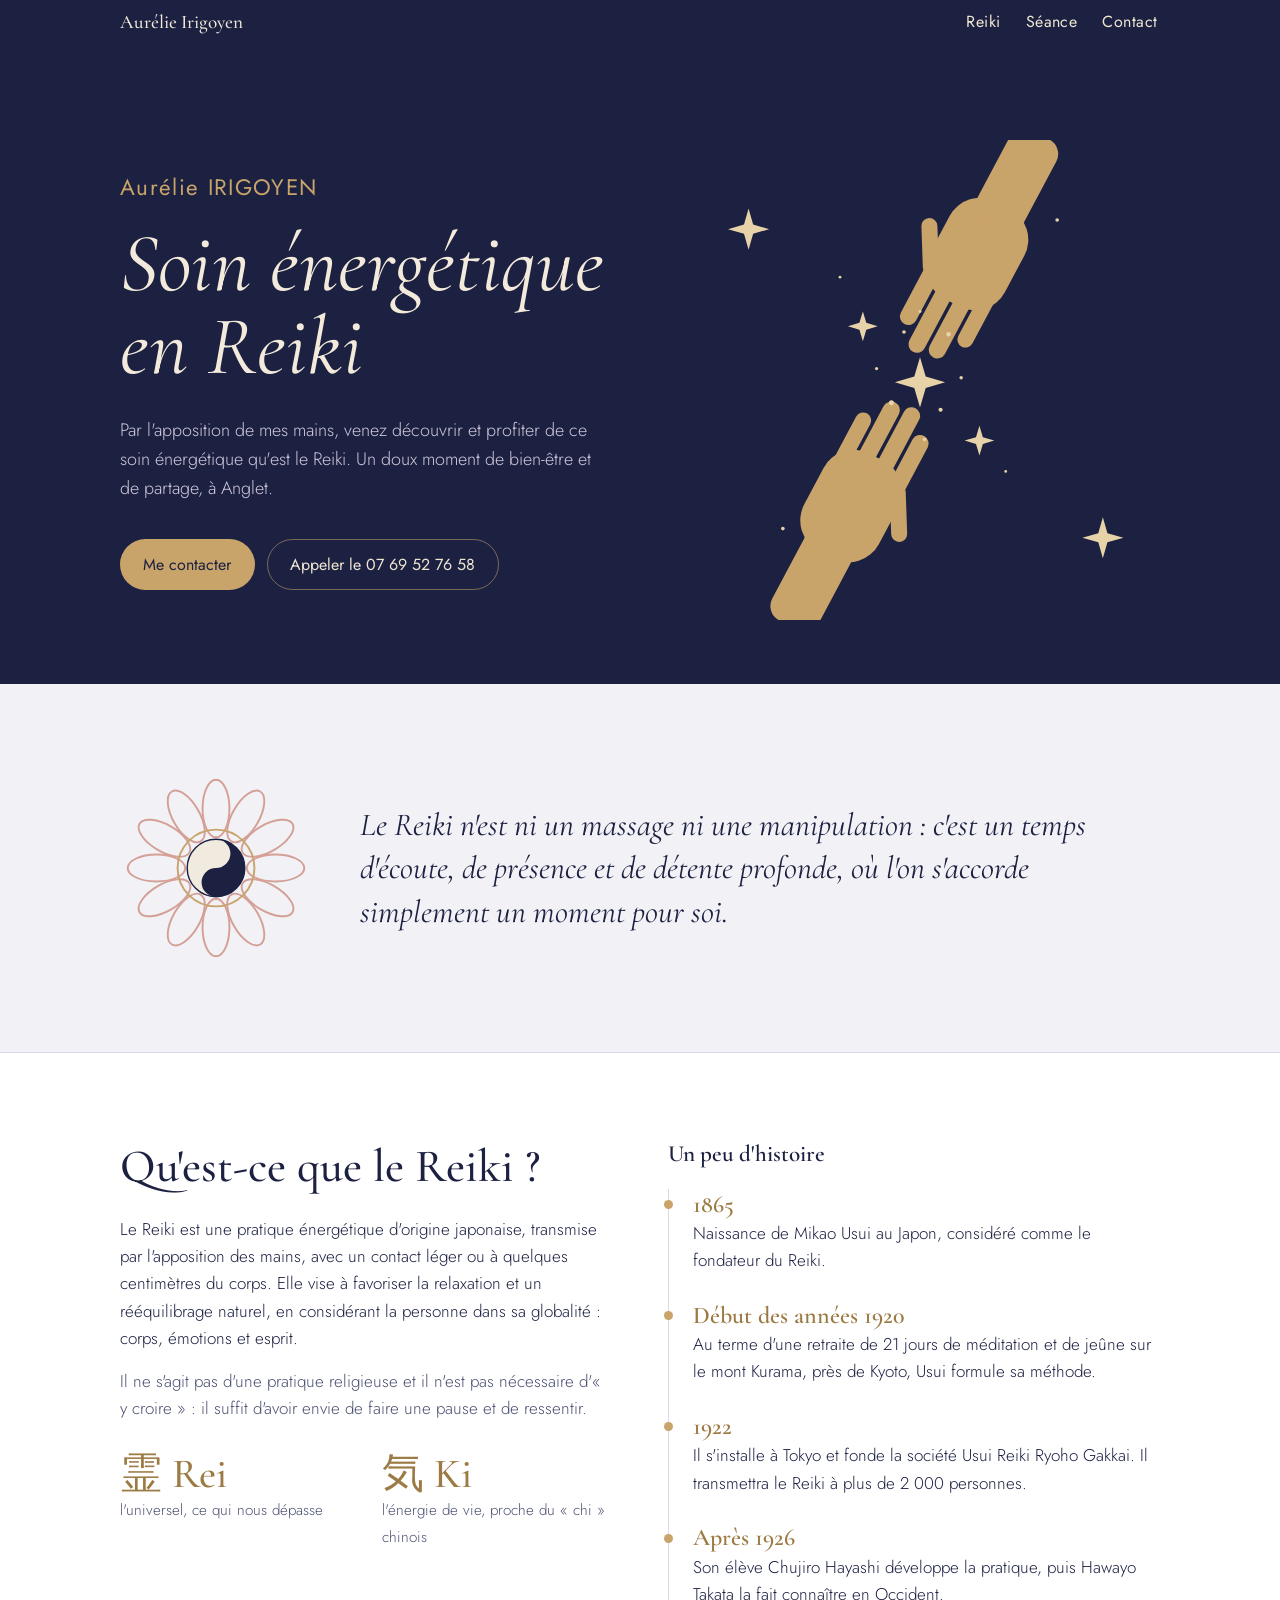
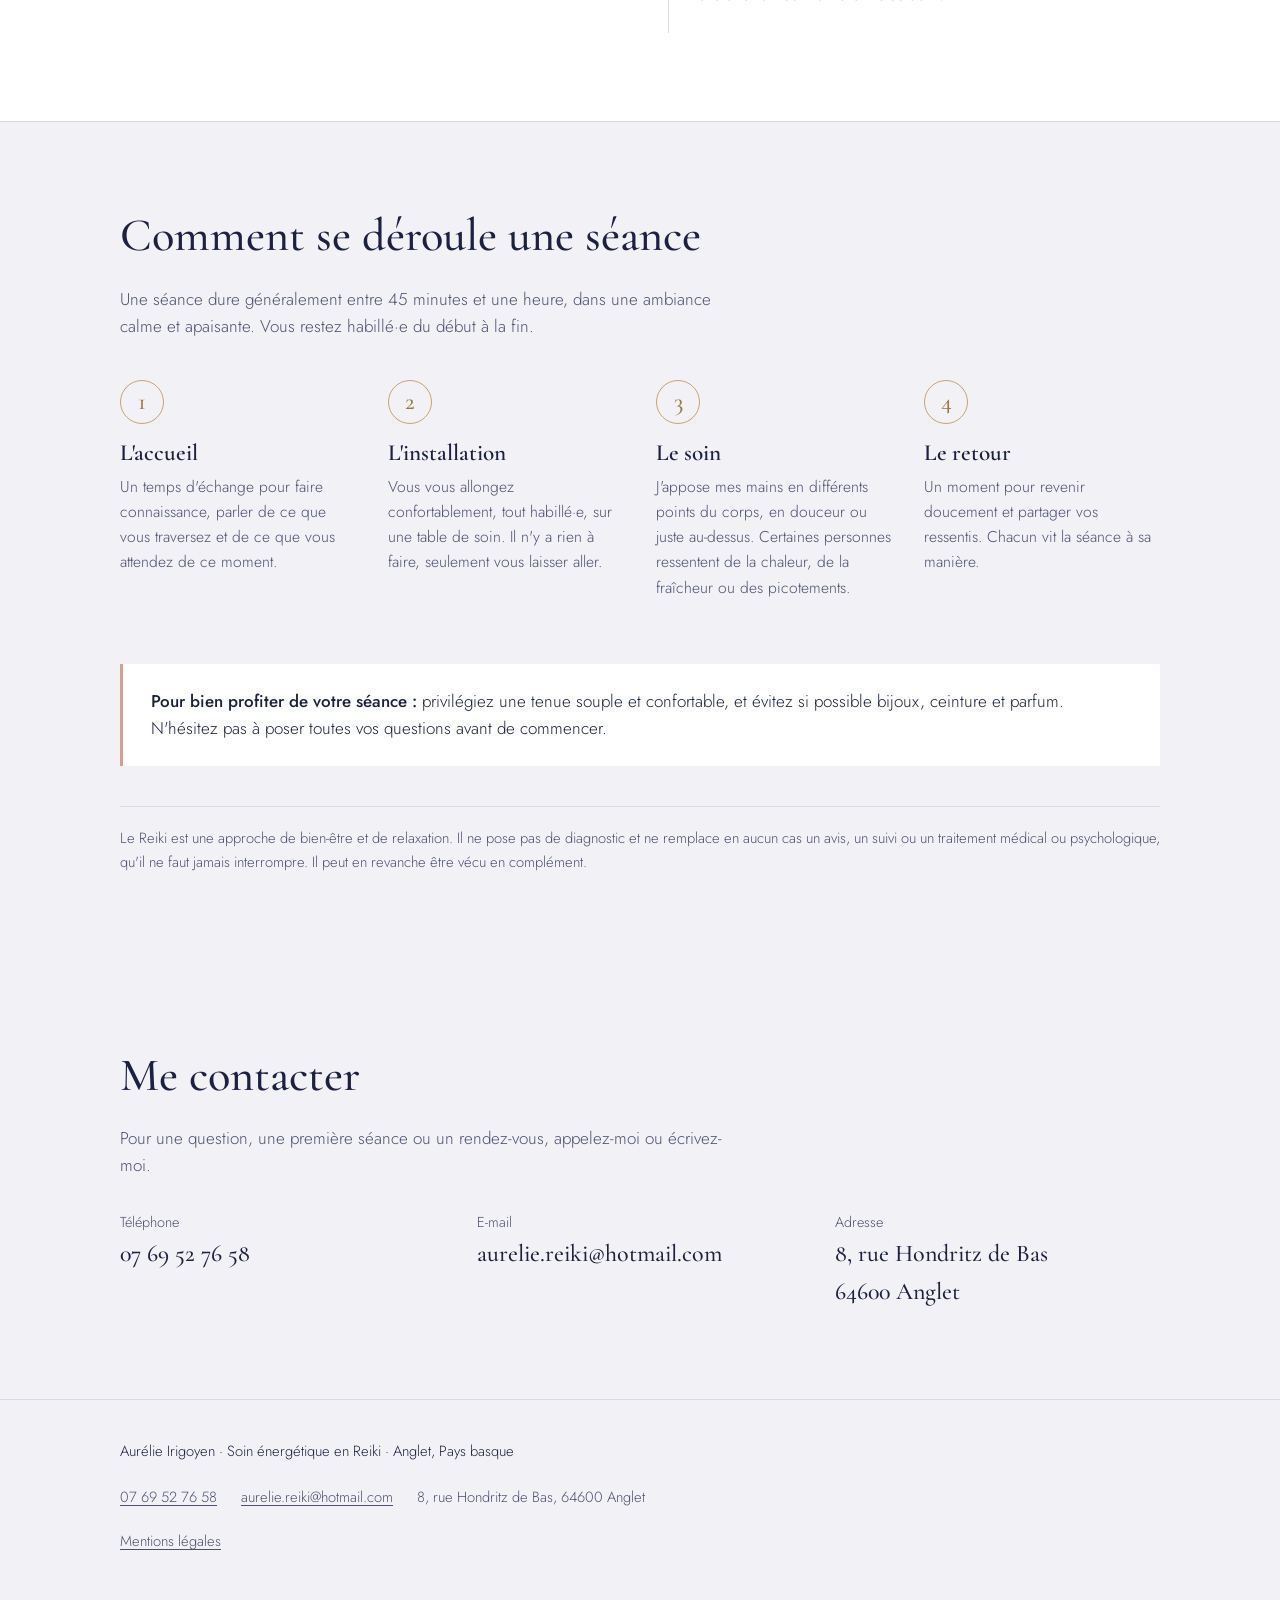
==== index.html @ 48bf3961 "Ajoute le site vitrine (add-site-vitrine) - index.html : page unique (en-tête, citation, Reiki, séan" ====
<!doctype html>
<html lang="fr">
<head>
<meta charset="utf-8">
<meta name="viewport" content="width=device-width, initial-scale=1">
<title>Aurélie Irigoyen · Soin énergétique en Reiki à Anglet</title>
<meta name="description" content="Séances de Reiki par apposition des mains à Anglet (64600) avec Aurélie Irigoyen. Découvrez le Reiki, le déroulement d'une séance, et contactez-moi par téléphone ou par e-mail.">
<meta name="theme-color" content="#1C2142">
<link rel="icon" href="assets/img/favicon.svg" type="image/svg+xml">
<link rel="preload" href="assets/fonts/jost-300.woff2" as="font" type="font/woff2" crossorigin>
<link rel="preload" href="assets/fonts/cormorant-garamond-400-italic.woff2" as="font" type="font/woff2" crossorigin>
<link rel="stylesheet" href="assets/css/style.css">
</head>
<body>

<header class="hero" id="haut">
  <nav class="wrap topnav" aria-label="Navigation principale">
    <a class="brand" href="#haut">Aurélie Irigoyen</a>
    <ul class="menu">
      <li><a href="#reiki">Reiki</a></li>
      <li><a href="#seance">Séance</a></li>
      <li><a href="#contact">Contact</a></li>
    </ul>
  </nav>
  <div class="wrap hero-grid">
    <div>
      <h1>Aurélie IRIGOYEN</h1>
      <p class="tag">Soin énergétique en Reiki</p>
      <p class="lede">Par l'apposition de mes mains, venez découvrir et profiter de ce soin énergétique qu'est le Reiki. Un doux moment de bien-être et de partage, à Anglet.</p>
      <div class="btns">
        <a class="btn btn-gold" href="#contact">Me contacter</a>
        <a class="btn btn-ghost" href="tel:+33769527658">Appeler le 07 69 52 76 58</a>
      </div>
    </div>
    <div class="art" aria-hidden="true">
      <svg class="hands" viewBox="0 0 420 420" xmlns="http://www.w3.org/2000/svg" focusable="false">
        <g fill="#C9A46A">
          <!-- main du haut, paume vers le bas -->
          <g transform="translate(250 40) rotate(28)">
            <rect x="0" y="0" width="74" height="96" rx="30"/>
            <rect x="2" y="70" width="15" height="62" rx="7.5"/>
            <rect x="20" y="78" width="15" height="72" rx="7.5"/>
            <rect x="38" y="78" width="15" height="68" rx="7.5"/>
            <rect x="56" y="72" width="14" height="54" rx="7"/>
            <rect x="-22" y="40" width="14" height="50" rx="7" transform="rotate(-30 -15 40)"/>
            <rect x="14" y="-70" width="46" height="90" rx="14"/>
          </g>
          <!-- main du bas, paume vers le haut -->
          <g transform="translate(160 380) rotate(208)">
            <rect x="0" y="0" width="74" height="96" rx="30"/>
            <rect x="2" y="70" width="15" height="62" rx="7.5"/>
            <rect x="20" y="78" width="15" height="72" rx="7.5"/>
            <rect x="38" y="78" width="15" height="68" rx="7.5"/>
            <rect x="56" y="72" width="14" height="54" rx="7"/>
            <rect x="-22" y="40" width="14" height="50" rx="7" transform="rotate(-30 -15 40)"/>
            <rect x="14" y="-70" width="46" height="90" rx="14"/>
          </g>
        </g>
        <g fill="#E8D3A8">
          <path class="twinkle" d="M210 190 l5 17 17 5 -17 5 -5 17 -5 -17 -17 -5 17 -5z"/>
          <path class="twinkle d2" d="M160 150 l3 10 10 3 -10 3 -3 10 -3 -10 -10 -3 10 -3z"/>
          <path class="twinkle d3" d="M262 250 l3 10 10 3 -10 3 -3 10 -3 -10 -10 -3 10 -3z"/>
          <path d="M60 60 l4 14 14 4 -14 4 -4 14 -4 -14 -14 -4 14 -4z"/>
          <path d="M370 330 l4 14 14 4 -14 4 -4 14 -4 -14 -14 -4 14 -4z"/>
          <circle cx="185" cy="230" r="2.2"/><circle cx="235" cy="170" r="2"/><circle cx="196" cy="168" r="1.6"/>
          <circle cx="228" cy="236" r="1.8"/><circle cx="172" cy="200" r="1.4"/><circle cx="246" cy="208" r="1.5"/>
          <circle cx="210" cy="150" r="1.3"/><circle cx="214" cy="262" r="1.6"/><circle cx="140" cy="120" r="1.2"/>
          <circle cx="285" cy="290" r="1.2"/><circle cx="330" cy="70" r="1.6"/><circle cx="90" cy="340" r="1.6"/>
        </g>
      </svg>
    </div>
  </div>
</header>

<main>

<section>
  <div class="wrap intro">
    <svg class="emblem" viewBox="-100 -100 200 200" xmlns="http://www.w3.org/2000/svg" role="img" aria-label="Mandala et yin-yang">
      <g fill="none" stroke="#D4A096" stroke-width="2">
        <g id="petals"><ellipse cx="0" cy="-62" rx="14" ry="30"/></g>
        <use href="#petals" transform="rotate(30)"/><use href="#petals" transform="rotate(60)"/><use href="#petals" transform="rotate(90)"/>
        <use href="#petals" transform="rotate(120)"/><use href="#petals" transform="rotate(150)"/><use href="#petals" transform="rotate(180)"/>
        <use href="#petals" transform="rotate(210)"/><use href="#petals" transform="rotate(240)"/><use href="#petals" transform="rotate(270)"/>
        <use href="#petals" transform="rotate(300)"/><use href="#petals" transform="rotate(330)"/>
        <circle r="40" stroke="#C9A46A"/>
      </g>
      <circle r="30" fill="#F1EADF"/>
      <path d="M0,-30 A30,30 0 0,1 0,30 A15,15 0 0,1 0,0 A15,15 0 0,0 0,-30Z" fill="#1C2142"/>
      <circle cy="-15" r="4.5" fill="#F1EADF"/><circle cy="15" r="4.5" fill="#1C2142"/>
      <circle r="30" fill="none" stroke="#1C2142" stroke-width="1.5"/>
    </svg>
    <div>
      <p class="quote">Le Reiki n'est ni un massage ni une manipulation : c'est un temps d'écoute, de présence et de détente profonde, où l'on s'accorde simplement un moment pour soi.</p>
    </div>
  </div>
</section>

<section class="reiki" id="reiki">
  <div class="wrap">
    <div class="two">
      <div>
        <h2>Qu'est-ce que le Reiki ?</h2>
        <p>Le Reiki est une pratique énergétique d'origine japonaise, transmise par l'apposition des mains, avec un contact léger ou à quelques centimètres du corps. Elle vise à favoriser la relaxation et un rééquilibrage naturel, en considérant la personne dans sa globalité : corps, émotions et esprit.</p>
        <p class="soft">Il ne s'agit pas d'une pratique religieuse et il n'est pas nécessaire d'« y croire » : il suffit d'avoir envie de faire une pause et de ressentir.</p>
        <div class="kanji">
          <div><b lang="ja">霊 <span lang="fr">Rei</span></b><span>l'universel, ce qui nous dépasse</span></div>
          <div><b lang="ja">気 <span lang="fr">Ki</span></b><span>l'énergie de vie, proche du « chi » chinois</span></div>
        </div>
      </div>
      <div>
        <h3 class="history-title">Un peu d'histoire</h3>
        <ol class="timeline">
          <li><span class="yr">1865</span>Naissance de Mikao Usui au Japon, considéré comme le fondateur du Reiki.</li>
          <li><span class="yr">Début des années 1920</span>Au terme d'une retraite de 21 jours de méditation et de jeûne sur le mont Kurama, près de Kyoto, Usui formule sa méthode.</li>
          <li><span class="yr">1922</span>Il s'installe à Tokyo et fonde la société Usui Reiki Ryoho Gakkai. Il transmettra le Reiki à plus de 2 000 personnes.</li>
          <li><span class="yr">Après 1926</span>Son élève Chujiro Hayashi développe la pratique, puis Hawayo Takata la fait connaître en Occident.</li>
        </ol>
      </div>
    </div>
  </div>
</section>

<section id="seance">
  <div class="wrap">
    <h2>Comment se déroule une séance</h2>
    <p class="soft narrow">Une séance dure généralement entre 45 minutes et une heure, dans une ambiance calme et apaisante. Vous restez habillé·e du début à la fin.</p>
    <ol class="steps">
      <li><h3>L'accueil</h3><p>Un temps d'échange pour faire connaissance, parler de ce que vous traversez et de ce que vous attendez de ce moment.</p></li>
      <li><h3>L'installation</h3><p>Vous vous allongez confortablement, tout habillé·e, sur une table de soin. Il n'y a rien à faire, seulement vous laisser aller.</p></li>
      <li><h3>Le soin</h3><p>J'appose mes mains en différents points du corps, en douceur ou juste au-dessus. Certaines personnes ressentent de la chaleur, de la fraîcheur ou des picotements.</p></li>
      <li><h3>Le retour</h3><p>Un moment pour revenir doucement et partager vos ressentis. Chacun vit la séance à sa manière.</p></li>
    </ol>
    <div class="tips">
      <p><strong>Pour bien profiter de votre séance :</strong> privilégiez une tenue souple et confortable, et évitez si possible bijoux, ceinture et parfum. N'hésitez pas à poser toutes vos questions avant de commencer.</p>
    </div>
    <p class="note">Le Reiki est une approche de bien-être et de relaxation. Il ne pose pas de diagnostic et ne remplace en aucun cas un avis, un suivi ou un traitement médical ou psychologique, qu'il ne faut jamais interrompre. Il peut en revanche être vécu en complément.</p>
  </div>
</section>

<section id="contact">
  <div class="wrap">
    <h2>Me contacter</h2>
    <p class="soft narrow">Pour une question, une première séance ou un rendez-vous, appelez-moi ou écrivez-moi.</p>
    <div class="contact-grid">
      <a href="tel:+33769527658"><span class="k">Téléphone</span><span class="v">07 69 52 76 58</span></a>
      <a href="mailto:aurelie.reiki@hotmail.com"><span class="k">E-mail</span><span class="v">aurelie.reiki@hotmail.com</span></a>
      <a href="https://www.google.com/maps/search/?api=1&amp;query=8+rue+Hondritz+de+Bas+64600+Anglet" target="_blank" rel="noopener"><span class="k">Adresse <span class="visually-hidden">(itinéraire, nouvel onglet)</span></span><span class="v">8, rue Hondritz de Bas<br>64600 Anglet</span></a>
    </div>
  </div>
</section>

</main>

<footer class="site-footer">
  <div class="wrap">
    <p class="footer-name">Aurélie Irigoyen · Soin énergétique en Reiki · Anglet, Pays basque</p>
    <address>
      <ul class="footer-links">
        <li><a href="tel:+33769527658">07 69 52 76 58</a></li>
        <li><a href="mailto:aurelie.reiki@hotmail.com">aurelie.reiki@hotmail.com</a></li>
        <li>8, rue Hondritz de Bas, 64600 Anglet</li>
      </ul>
    </address>
    <p class="footer-legal"><a href="mentions-legales.html">Mentions légales</a></p>
  </div>
</footer>

</body>
</html>
---- assets/css/style.css ----
/* Site Reiki · Aurélie Irigoyen
   Feuille de style unique, mobile d'abord. Repris de docs/prototype.html. */

/* ---------- Polices auto-hébergées (SIL OFL 1.1, voir assets/fonts/OFL.txt) ---------- */
@font-face{font-family:"Jost"; font-style:normal; font-weight:300; font-display:swap; src:url("../fonts/jost-300.woff2") format("woff2")}
@font-face{font-family:"Jost"; font-style:normal; font-weight:400; font-display:swap; src:url("../fonts/jost-400.woff2") format("woff2")}
@font-face{font-family:"Jost"; font-style:normal; font-weight:500; font-display:swap; src:url("../fonts/jost-500.woff2") format("woff2")}
@font-face{font-family:"Cormorant Garamond"; font-style:normal; font-weight:500; font-display:swap; src:url("../fonts/cormorant-garamond-500.woff2") format("woff2")}
@font-face{font-family:"Cormorant Garamond"; font-style:normal; font-weight:600; font-display:swap; src:url("../fonts/cormorant-garamond-600.woff2") format("woff2")}
@font-face{font-family:"Cormorant Garamond"; font-style:italic; font-weight:400; font-display:swap; src:url("../fonts/cormorant-garamond-400-italic.woff2") format("woff2")}

/* ---------- Couleurs et thème ---------- */
:root{
  /* Charte */
  --navy:#1C2142; --gold:#C9A46A; --gold-light:#D9B67E; --gold-deep:#9C7A43; --rose:#D4A096; --mist:#F2F1F6;
  /* Textes sur fond bleu nuit (en-tête) */
  --on-navy:#EFE6D2; --on-navy-strong:#F3EADB; --on-navy-soft:#CFC8DA; --on-navy-line:rgba(201,164,106,.55);
  /* Rôles, thème clair */
  --bg:#F2F1F6; --surface:#FFFFFF; --ink:#1C2142; --ink-soft:#4C5172; --line:#DCD9E6; --accent:#9C7A43; --focus:#9C7A43;
  --serif:"Cormorant Garamond","Iowan Old Style",Garamond,Georgia,serif;
  --sans:"Jost","Futura","Century Gothic","Avenir Next",system-ui,sans-serif;
  color-scheme:light;
}
@media (prefers-color-scheme:dark){
  :root{
    --bg:#13162D; --surface:#1C2142; --ink:#EEE7D9; --ink-soft:#B4B1C6; --line:#2E345F; --accent:#D6B37A; --focus:#D6B37A;
    color-scheme:dark;
  }
}

/* ---------- Base ---------- */
*,*::before,*::after{box-sizing:border-box}
html{-webkit-text-size-adjust:100%; text-size-adjust:100%}
body{margin:0; background:var(--bg); color:var(--ink); font-family:var(--sans); font-weight:300; font-size:1.0625rem; line-height:1.6}
img,svg{max-width:100%}
a{color:inherit}
:focus-visible{outline:2px solid var(--focus); outline-offset:3px; border-radius:4px}
.wrap{max-width:68rem; margin:0 auto; padding:0 1.25rem}
.narrow{max-width:38rem}
p{margin:0 0 1rem}
.soft{color:var(--ink-soft)}
strong{font-weight:500}

h2{font-family:var(--serif); font-weight:500; font-size:clamp(2rem,4.4vw,2.9rem); line-height:1.1; margin:0 0 1.5rem}
h3{font-family:var(--serif); font-weight:600; font-size:1.45rem; margin:0 0 .4rem; line-height:1.2}

section{padding:4rem 0}

/* ---------- En-tête ---------- */
.hero{background:var(--navy); color:var(--on-navy); position:relative; overflow:hidden; --focus:var(--gold)}

.topnav{display:flex; flex-wrap:wrap; align-items:center; justify-content:space-between; column-gap:1.5rem; padding-top:.5rem; padding-bottom:.5rem}
.topnav a{display:inline-flex; align-items:center; min-height:44px; text-decoration:none}
.brand{font-family:var(--serif); font-size:1.2rem; font-weight:500; color:var(--on-navy-strong)}
.menu{list-style:none; margin:0; padding:0; display:flex; gap:1.25rem}
.menu a{font-size:1rem; font-weight:400; letter-spacing:.03em; color:var(--on-navy); padding:0 .15rem; border-bottom:1px solid transparent}
.menu a:hover{color:var(--gold); border-bottom-color:var(--gold)}

.hero-grid{display:grid; grid-template-columns:1fr; gap:1.5rem; align-items:center; padding-top:1rem; padding-bottom:3rem}
.hero h1{font-family:var(--sans); font-weight:400; letter-spacing:.06em; font-size:clamp(1.15rem,2.4vw,1.4rem); color:var(--gold); margin:0 0 1rem}
.hero .tag{font-family:var(--serif); font-style:italic; font-weight:400; font-size:clamp(2.6rem,7vw,5.2rem); line-height:1; margin:0 0 1.25rem; color:var(--on-navy-strong)}
.hero .lede{font-size:1.0625rem; max-width:30rem; color:var(--on-navy-soft); margin:0 0 1.75rem}
.hero .art{order:-1; width:100%; max-width:10rem; margin:0 auto}
.hands{width:100%; height:auto; display:block}

.btns{display:flex; flex-wrap:wrap; gap:.75rem}
.btn{display:inline-flex; align-items:center; justify-content:center; gap:.5rem; min-height:44px; font:inherit; font-weight:400; font-size:1rem; padding:.75rem 1.4rem; border-radius:999px; text-decoration:none; cursor:pointer; border:1px solid transparent}
.btn-gold{background:var(--gold); color:var(--navy)}
.btn-gold:hover{background:var(--gold-light)}
.btn-ghost{border-color:var(--on-navy-line); color:var(--on-navy); background:transparent}
.btn-ghost:hover{border-color:var(--gold)}

/* ---------- Citation ---------- */
.intro{display:grid; grid-template-columns:1fr; gap:2rem; align-items:center; justify-items:center; text-align:center}
.emblem{width:clamp(8rem,18vw,12rem); height:auto}
.quote{font-family:var(--serif); font-style:italic; font-size:clamp(1.5rem,3vw,2rem); line-height:1.35; margin:0}

/* ---------- Reiki ---------- */
.reiki{background:var(--surface); border-top:1px solid var(--line); border-bottom:1px solid var(--line)}
.two{display:grid; grid-template-columns:1fr; gap:2.5rem}
.kanji{display:flex; flex-wrap:wrap; gap:1.5rem 2rem; margin:2rem 0 0}
.kanji div{flex:1 1 10rem}
.kanji b{display:block; font-family:var(--serif); font-size:2.6rem; font-weight:500; color:var(--accent); line-height:1}
.kanji div > span{font-size:.95rem; color:var(--ink-soft)}
.history-title{margin-bottom:1.25rem}
.timeline{list-style:none; margin:0; padding:0; border-left:1px solid var(--line)}
.timeline li{padding:0 0 1.6rem 1.5rem; position:relative}
.timeline li::before{content:""; position:absolute; left:-5px; top:.7rem; width:9px; height:9px; border-radius:50%; background:var(--gold)}
/* 24 px : grand texte au sens WCAG, l'or foncé y est conforme (≥ 3:1). */
.timeline .yr{font-family:var(--serif); font-size:1.5rem; font-weight:600; line-height:1.3; color:var(--accent); display:block}

/* ---------- Séance ---------- */
.steps{list-style:none; padding:0; margin:2.5rem 0 0; display:grid; grid-template-columns:1fr; gap:2rem; counter-reset:s}
.steps li{counter-increment:s}
/* Numéros en grande taille (24 px) : le contraste de l'or foncé reste conforme pour les grands textes. */
.steps li::before{content:counter(s); display:flex; align-items:center; justify-content:center; width:2.75rem; height:2.75rem; border:1px solid var(--gold); color:var(--accent); border-radius:50%; font-family:var(--serif); font-size:1.5rem; margin-bottom:1rem}
.steps p{font-size:.98rem; color:var(--ink-soft)}
.tips{margin-top:3rem; padding:1.5rem 1.25rem; border-left:3px solid var(--rose); background:var(--surface)}
.tips p:last-child{margin:0}
.note{font-size:.92rem; color:var(--ink-soft); border-top:1px solid var(--line); padding-top:1.25rem; margin:2.5rem 0 0}

/* ---------- Contact ---------- */
.contact-grid{display:grid; grid-template-columns:1fr; gap:2rem; margin-top:2rem}
.contact-grid a{text-decoration:none; display:block}
.contact-grid .k{font-size:.9rem; color:var(--ink-soft); display:block}
.contact-grid .v{font-family:var(--serif); font-size:1.5rem; font-weight:500; display:block; overflow-wrap:anywhere}
.contact-grid a:hover .v{color:var(--accent)}

/* ---------- Pied de page ---------- */
.site-footer{padding:2.5rem 0 3rem; font-size:.92rem; color:var(--ink-soft); border-top:1px solid var(--line)}
.site-footer .footer-name{margin:0 0 .75rem; color:var(--ink)}
.site-footer address{font-style:normal}
.footer-links{list-style:none; margin:0; padding:0; display:flex; flex-wrap:wrap; gap:0 1.5rem}
.footer-links li{display:flex; align-items:center; min-height:44px; overflow-wrap:anywhere}
.footer-links a,.footer-legal a{text-decoration:underline; text-underline-offset:3px}
.footer-links a:hover,.footer-legal a:hover{color:var(--accent)}
.footer-legal{margin:0}
.footer-legal a{display:inline-flex; align-items:center; min-height:44px}

/* Texte réservé aux lecteurs d'écran */
.visually-hidden{position:absolute !important; width:1px; height:1px; padding:0; margin:-1px; overflow:hidden; clip:rect(0 0 0 0); white-space:nowrap; border:0}

/* ---------- Animations (seulement si le visiteur ne demande pas de mouvement réduit) ---------- */
@media (prefers-reduced-motion:no-preference){
  html{scroll-behavior:smooth}
  .twinkle{animation:tw 4.5s ease-in-out infinite}
  .twinkle.d2{animation-delay:1.5s}
  .twinkle.d3{animation-delay:3s}
}
@keyframes tw{0%,100%{opacity:1}50%{opacity:.35}}
@media (prefers-reduced-motion:reduce){
  html{scroll-behavior:auto}
  .twinkle{animation:none}
}

/* ---------- Tablettes : à partir de 641 px ---------- */
@media (min-width:641px){
  .wrap{padding:0 1.5rem}
  section{padding:5.5rem 0}
  .hero .art{max-width:22rem}
  .steps{grid-template-columns:1fr 1fr}
  .tips{padding:1.5rem 1.75rem}
}

/* ---------- Grands écrans : à partir de 861 px ---------- */
@media (min-width:861px){
  .hero-grid{grid-template-columns:1.1fr 1fr; gap:2rem; min-height:min(80vh,40rem); padding-top:2rem}
  .hero .art{order:0; max-width:none}
  .hero .lede{font-size:1.125rem; margin-bottom:2.25rem}
  .hero .tag{margin-bottom:1.75rem}
  .intro{grid-template-columns:auto 1fr; gap:3rem; justify-items:start; text-align:left}
  .two{grid-template-columns:1fr 1fr; gap:3.5rem}
  .steps{grid-template-columns:repeat(4,1fr)}
  .contact-grid{grid-template-columns:repeat(3,1fr)}
}
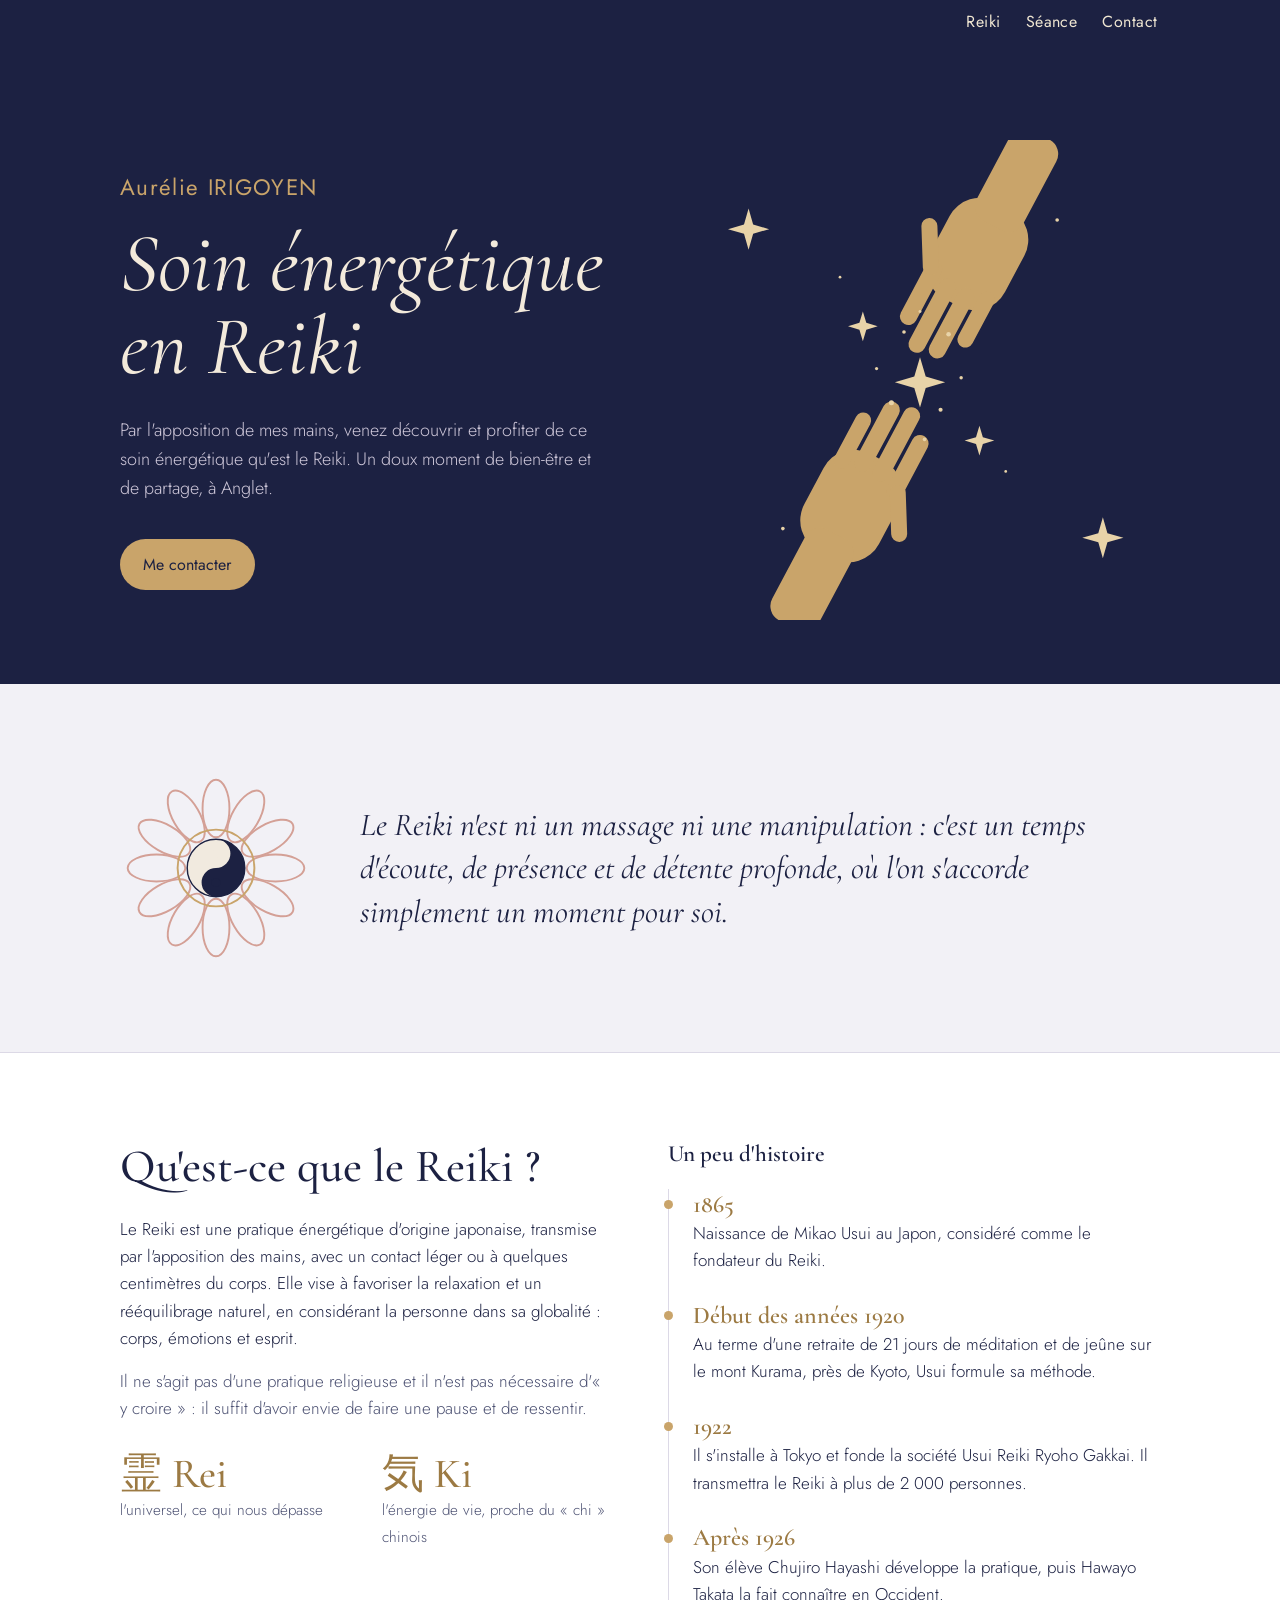
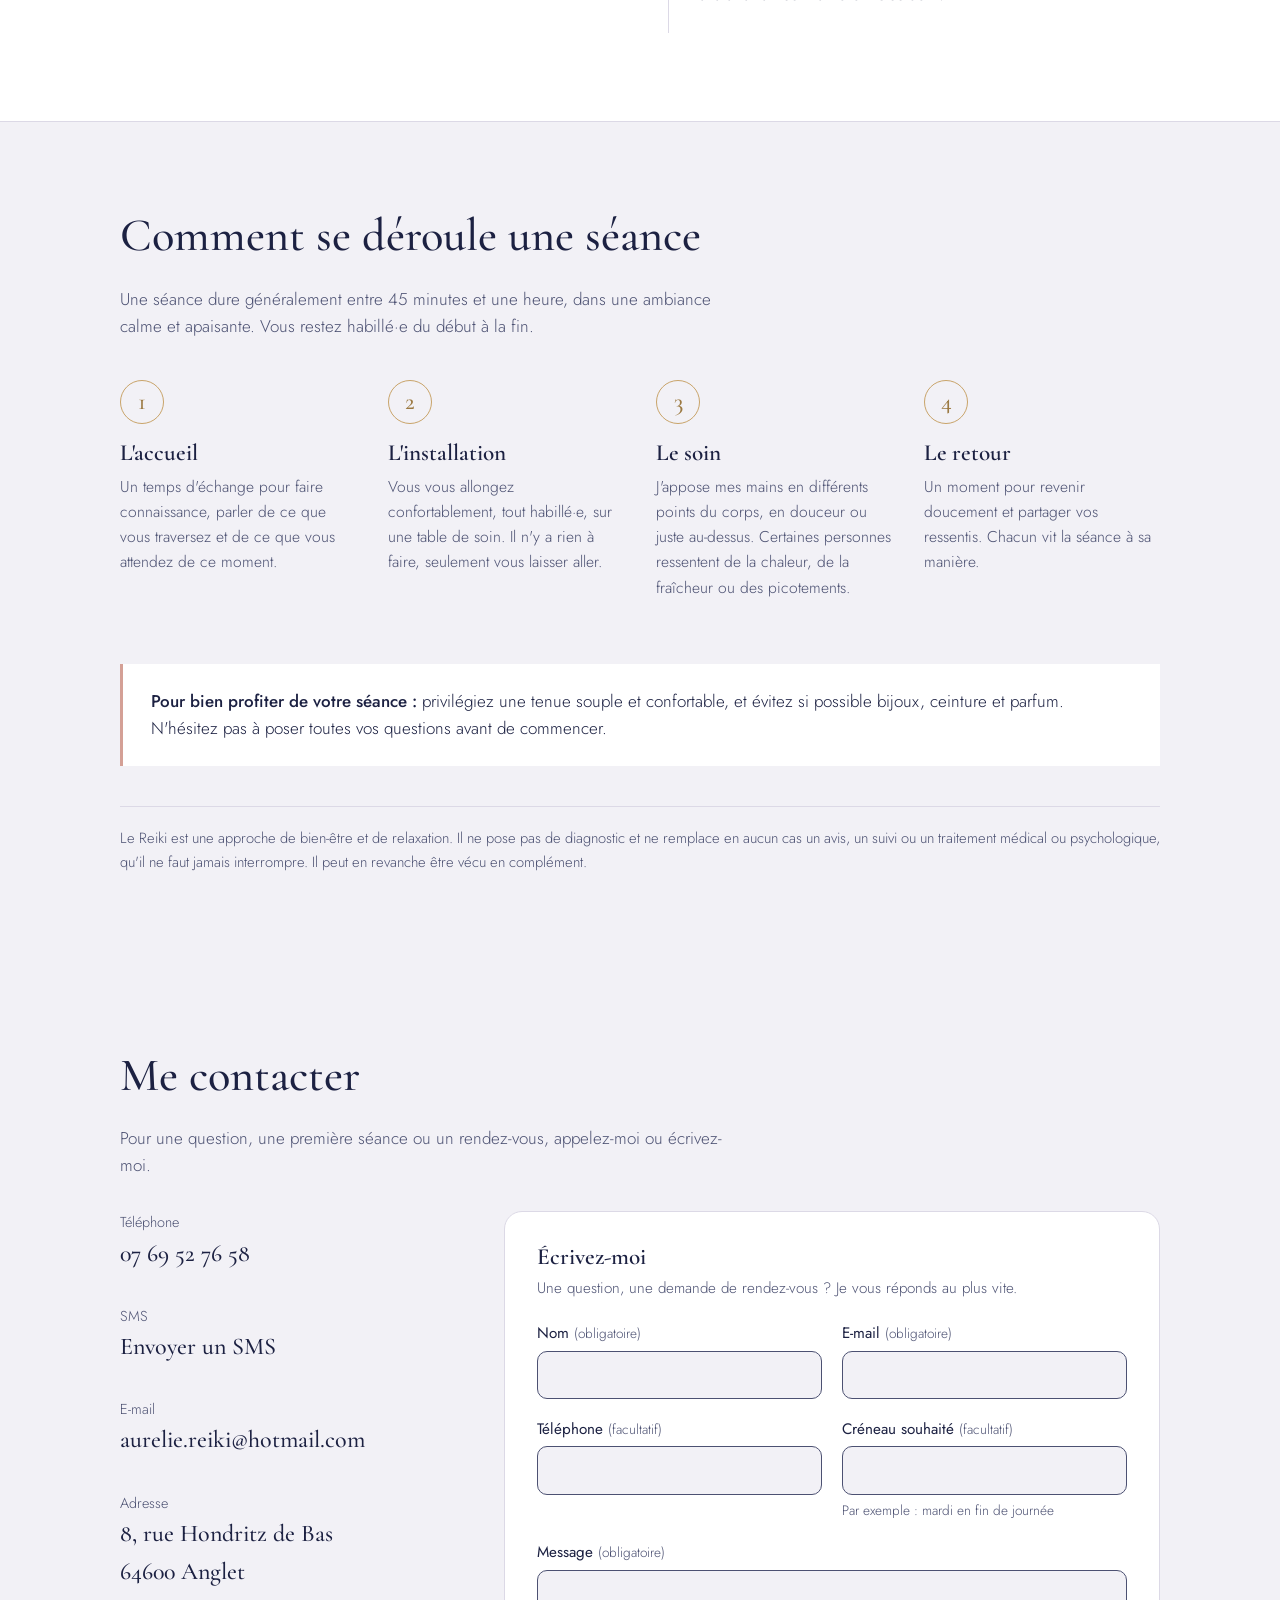
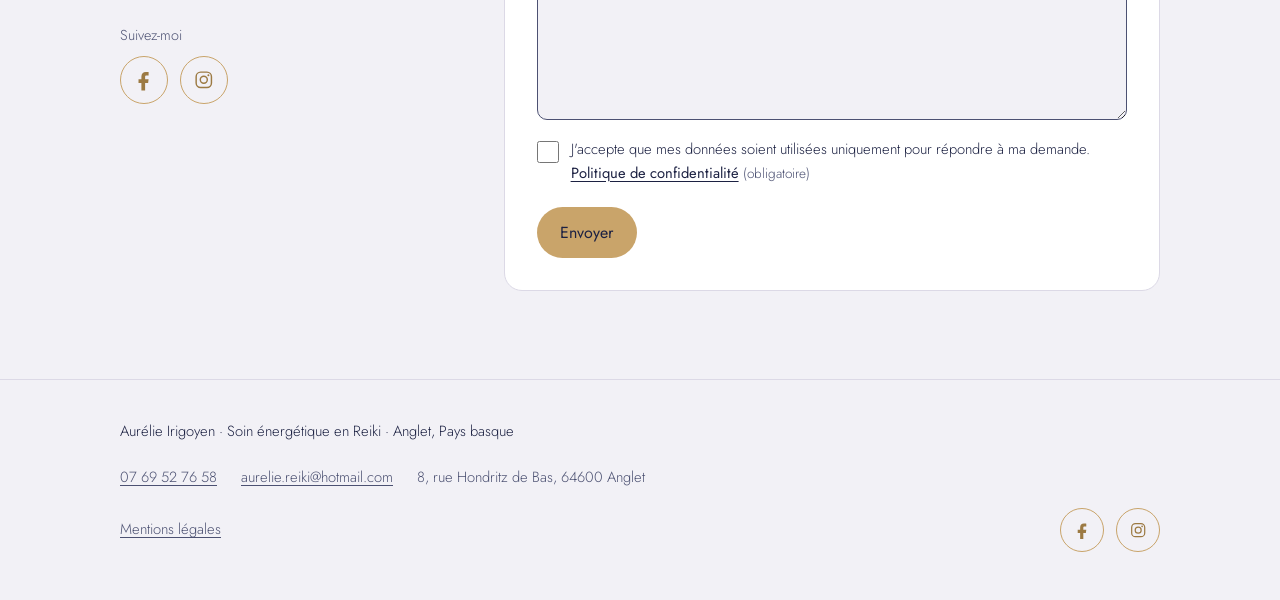
==== commit 2cf22d6b: "Ajoute le formulaire de contact et les liens réseaux sociaux - Formulaire Web3Forms (clé provisoire " ====
--- a/index.html
+++ b/index.html
@@ -10,12 +10,12 @@
 <link rel="preload" href="assets/fonts/jost-300.woff2" as="font" type="font/woff2" crossorigin>
 <link rel="preload" href="assets/fonts/cormorant-garamond-400-italic.woff2" as="font" type="font/woff2" crossorigin>
 <link rel="stylesheet" href="assets/css/style.css">
+<script src="assets/js/main.js" defer></script>
 </head>
 <body>
 
-<header class="hero" id="haut">
+<header class="hero">
   <nav class="wrap topnav" aria-label="Navigation principale">
-    <a class="brand" href="#haut">Aurélie Irigoyen</a>
     <ul class="menu">
       <li><a href="#reiki">Reiki</a></li>
       <li><a href="#seance">Séance</a></li>
@@ -29,7 +29,6 @@
       <p class="lede">Par l'apposition de mes mains, venez découvrir et profiter de ce soin énergétique qu'est le Reiki. Un doux moment de bien-être et de partage, à Anglet.</p>
       <div class="btns">
         <a class="btn btn-gold" href="#contact">Me contacter</a>
-        <a class="btn btn-ghost" href="tel:+33769527658">Appeler le 07 69 52 76 58</a>
       </div>
     </div>
     <div class="art" aria-hidden="true">
@@ -142,10 +141,69 @@
   <div class="wrap">
     <h2>Me contacter</h2>
     <p class="soft narrow">Pour une question, une première séance ou un rendez-vous, appelez-moi ou écrivez-moi.</p>
-    <div class="contact-grid">
-      <a href="tel:+33769527658"><span class="k">Téléphone</span><span class="v">07 69 52 76 58</span></a>
-      <a href="mailto:aurelie.reiki@hotmail.com"><span class="k">E-mail</span><span class="v">aurelie.reiki@hotmail.com</span></a>
-      <a href="https://www.google.com/maps/search/?api=1&amp;query=8+rue+Hondritz+de+Bas+64600+Anglet" target="_blank" rel="noopener"><span class="k">Adresse <span class="visually-hidden">(itinéraire, nouvel onglet)</span></span><span class="v">8, rue Hondritz de Bas<br>64600 Anglet</span></a>
+    <div class="contact-layout">
+      <div class="contact-grid">
+        <a href="tel:+33769527658"><span class="k">Téléphone</span><span class="v">07 69 52 76 58</span></a>
+        <a href="sms:+33769527658"><span class="k">SMS</span><span class="v">Envoyer un SMS</span></a>
+        <a href="mailto:aurelie.reiki@hotmail.com"><span class="k">E-mail</span><span class="v">aurelie.reiki@hotmail.com</span></a>
+        <a href="https://www.google.com/maps/search/?api=1&amp;query=8+rue+Hondritz+de+Bas+64600+Anglet" target="_blank" rel="noopener"><span class="k">Adresse <span class="visually-hidden">(itinéraire, nouvel onglet)</span></span><span class="v">8, rue Hondritz de Bas<br>64600 Anglet</span></a>
+        <div class="social-block">
+          <span class="k">Suivez-moi</span>
+          <!-- Réseaux sociaux : remplacer A_COMPLETER par les adresses des pages d'Aurélie (ici et dans le pied de page) -->
+          <ul class="social">
+            <li><a href="https://www.facebook.com/A_COMPLETER" target="_blank" rel="noopener"><svg viewBox="3 3 18 18" aria-hidden="true" focusable="false"><path d="M14.5 8.5H16V5.6c-.3 0-1.2-.1-2.3-.1-2.3 0-3.7 1.4-3.7 3.9v2.1H7.6v3.2H10V21h3.1v-6.3h2.5l.4-3.2h-2.9V9.7c0-.9.3-1.2 1.4-1.2z"/></svg><span class="visually-hidden">Facebook (nouvel onglet)</span></a></li>
+            <li><a href="https://www.instagram.com/A_COMPLETER" target="_blank" rel="noopener"><svg viewBox="0 0 24 24" aria-hidden="true" focusable="false"><rect x="3.5" y="3.5" width="17" height="17" rx="5" fill="none" stroke="currentColor" stroke-width="1.6"/><circle cx="12" cy="12" r="3.9" fill="none" stroke="currentColor" stroke-width="1.6"/><circle cx="17.1" cy="6.9" r="1.1"/></svg><span class="visually-hidden">Instagram (nouvel onglet)</span></a></li>
+          </ul>
+        </div>
+      </div>
+
+      <form class="contact-form" id="contact-form" action="https://api.web3forms.com/submit" method="POST">
+        <h3 class="form-title">Écrivez-moi</h3>
+        <p class="form-hint soft">Une question, une demande de rendez-vous ? Je vous réponds au plus vite.</p>
+
+        <!-- Clé Web3Forms : remplacer A_REMPLACER par la clé reçue pour aurelie.reiki@hotmail.com -->
+        <input type="hidden" name="access_key" value="A_REMPLACER">
+        <input type="hidden" name="from_name" value="Site Reiki Aurélie Irigoyen">
+        <input type="hidden" name="subject" value="Nouveau message – site Reiki">
+
+        <div class="hp" aria-hidden="true">
+          <label for="botcheck">Ne pas remplir</label>
+          <input type="checkbox" name="botcheck" id="botcheck" tabindex="-1" autocomplete="off">
+        </div>
+
+        <div class="field-row">
+          <div class="field">
+            <label for="f-nom">Nom <span class="req">(obligatoire)</span></label>
+            <input type="text" id="f-nom" name="nom" autocomplete="name" maxlength="100" required>
+          </div>
+          <div class="field">
+            <label for="f-email">E-mail <span class="req">(obligatoire)</span></label>
+            <input type="email" id="f-email" name="email" autocomplete="email" maxlength="150" required>
+          </div>
+        </div>
+        <div class="field-row">
+          <div class="field">
+            <label for="f-tel">Téléphone <span class="opt">(facultatif)</span></label>
+            <input type="tel" id="f-tel" name="telephone" autocomplete="tel" maxlength="30">
+          </div>
+          <div class="field">
+            <label for="f-creneau">Créneau souhaité <span class="opt">(facultatif)</span></label>
+            <input type="text" id="f-creneau" name="creneau_souhaite" maxlength="150" aria-describedby="f-creneau-aide">
+            <span class="field-help" id="f-creneau-aide">Par exemple : mardi en fin de journée</span>
+          </div>
+        </div>
+        <div class="field">
+          <label for="f-message">Message <span class="req">(obligatoire)</span></label>
+          <textarea id="f-message" name="message" rows="5" maxlength="3000" required></textarea>
+        </div>
+        <div class="field field-check">
+          <input type="checkbox" id="f-consent" name="consentement" value="Oui" required>
+          <label for="f-consent">J'accepte que mes données soient utilisées uniquement pour répondre à ma demande. <a href="mentions-legales.html#confidentialite">Politique de confidentialité</a> <span class="req">(obligatoire)</span></label>
+        </div>
+
+        <button class="btn btn-gold btn-submit" type="submit">Envoyer</button>
+        <p class="form-status" id="form-status" role="status" aria-live="polite"></p>
+      </form>
     </div>
   </div>
 </section>
@@ -162,7 +220,13 @@
         <li>8, rue Hondritz de Bas, 64600 Anglet</li>
       </ul>
     </address>
-    <p class="footer-legal"><a href="mentions-legales.html">Mentions légales</a></p>
+    <div class="footer-bottom">
+      <p class="footer-legal"><a href="mentions-legales.html">Mentions légales</a></p>
+      <ul class="social social-sm">
+        <li><a href="https://www.facebook.com/A_COMPLETER" target="_blank" rel="noopener"><svg viewBox="3 3 18 18" aria-hidden="true" focusable="false"><path d="M14.5 8.5H16V5.6c-.3 0-1.2-.1-2.3-.1-2.3 0-3.7 1.4-3.7 3.9v2.1H7.6v3.2H10V21h3.1v-6.3h2.5l.4-3.2h-2.9V9.7c0-.9.3-1.2 1.4-1.2z"/></svg><span class="visually-hidden">Facebook (nouvel onglet)</span></a></li>
+        <li><a href="https://www.instagram.com/A_COMPLETER" target="_blank" rel="noopener"><svg viewBox="0 0 24 24" aria-hidden="true" focusable="false"><rect x="3.5" y="3.5" width="17" height="17" rx="5" fill="none" stroke="currentColor" stroke-width="1.6"/><circle cx="12" cy="12" r="3.9" fill="none" stroke="currentColor" stroke-width="1.6"/><circle cx="17.1" cy="6.9" r="1.1"/></svg><span class="visually-hidden">Instagram (nouvel onglet)</span></a></li>
+      </ul>
+    </div>
   </div>
 </footer>
 
--- a/assets/css/style.css
+++ b/assets/css/style.css
@@ -14,9 +14,11 @@
   /* Charte */
   --navy:#1C2142; --gold:#C9A46A; --gold-light:#D9B67E; --gold-deep:#9C7A43; --rose:#D4A096; --mist:#F2F1F6;
   /* Textes sur fond bleu nuit (en-tête) */
-  --on-navy:#EFE6D2; --on-navy-strong:#F3EADB; --on-navy-soft:#CFC8DA; --on-navy-line:rgba(201,164,106,.55);
+  --on-navy:#EFE6D2; --on-navy-strong:#F3EADB; --on-navy-soft:#CFC8DA;
   /* Rôles, thème clair */
   --bg:#F2F1F6; --surface:#FFFFFF; --ink:#1C2142; --ink-soft:#4C5172; --line:#DCD9E6; --accent:#9C7A43; --focus:#9C7A43;
+  /* Messages du formulaire */
+  --ok-bg:#E6F1EA; --ok-line:#3F7D58; --err-bg:#F8E4E0; --err-line:#B4533F;
   --serif:"Cormorant Garamond","Iowan Old Style",Garamond,Georgia,serif;
   --sans:"Jost","Futura","Century Gothic","Avenir Next",system-ui,sans-serif;
   color-scheme:light;
@@ -24,6 +26,7 @@
 @media (prefers-color-scheme:dark){
   :root{
     --bg:#13162D; --surface:#1C2142; --ink:#EEE7D9; --ink-soft:#B4B1C6; --line:#2E345F; --accent:#D6B37A; --focus:#D6B37A;
+    --ok-bg:#1E3A2E; --ok-line:#7CC49A; --err-bg:#45232B; --err-line:#E59A88;
     color-scheme:dark;
   }
 }
@@ -49,9 +52,8 @@
 /* ---------- En-tête ---------- */
 .hero{background:var(--navy); color:var(--on-navy); position:relative; overflow:hidden; --focus:var(--gold)}
 
-.topnav{display:flex; flex-wrap:wrap; align-items:center; justify-content:space-between; column-gap:1.5rem; padding-top:.5rem; padding-bottom:.5rem}
+.topnav{display:flex; align-items:center; justify-content:flex-end; padding-top:.5rem; padding-bottom:.5rem}
 .topnav a{display:inline-flex; align-items:center; min-height:44px; text-decoration:none}
-.brand{font-family:var(--serif); font-size:1.2rem; font-weight:500; color:var(--on-navy-strong)}
 .menu{list-style:none; margin:0; padding:0; display:flex; gap:1.25rem}
 .menu a{font-size:1rem; font-weight:400; letter-spacing:.03em; color:var(--on-navy); padding:0 .15rem; border-bottom:1px solid transparent}
 .menu a:hover{color:var(--gold); border-bottom-color:var(--gold)}
@@ -67,8 +69,6 @@
 .btn{display:inline-flex; align-items:center; justify-content:center; gap:.5rem; min-height:44px; font:inherit; font-weight:400; font-size:1rem; padding:.75rem 1.4rem; border-radius:999px; text-decoration:none; cursor:pointer; border:1px solid transparent}
 .btn-gold{background:var(--gold); color:var(--navy)}
 .btn-gold:hover{background:var(--gold-light)}
-.btn-ghost{border-color:var(--on-navy-line); color:var(--on-navy); background:transparent}
-.btn-ghost:hover{border-color:var(--gold)}
 
 /* ---------- Citation ---------- */
 .intro{display:grid; grid-template-columns:1fr; gap:2rem; align-items:center; justify-items:center; text-align:center}
@@ -101,10 +101,41 @@
 
 /* ---------- Contact ---------- */
 .contact-grid{display:grid; grid-template-columns:1fr; gap:2rem; margin-top:2rem}
-.contact-grid a{text-decoration:none; display:block}
+.contact-grid > a{text-decoration:none; display:block}
 .contact-grid .k{font-size:.9rem; color:var(--ink-soft); display:block}
 .contact-grid .v{font-family:var(--serif); font-size:1.5rem; font-weight:500; display:block; overflow-wrap:anywhere}
 .contact-grid a:hover .v{color:var(--accent)}
+.contact-layout{display:grid; grid-template-columns:1fr; gap:3rem; margin-top:2rem}
+.contact-layout .contact-grid{margin-top:0; align-content:start}
+
+/* ---------- Formulaire de contact ---------- */
+.contact-form{background:var(--surface); border:1px solid var(--line); border-radius:18px; padding:1.5rem 1.25rem; min-width:0}
+.form-title{margin-bottom:.25rem}
+.form-hint{font-size:.95rem; margin-bottom:1.25rem}
+.field-row{display:grid; grid-template-columns:1fr; gap:0 1.25rem}
+.field{display:flex; flex-direction:column; gap:.35rem; margin-bottom:1.1rem; min-width:0}
+.field label{font-weight:400; font-size:.95rem}
+.req,.opt{font-weight:300; font-size:.85rem; color:var(--ink-soft)}
+.field input,.field textarea{font:inherit; font-size:1rem; font-weight:300; color:var(--ink); background:var(--bg); border:1px solid var(--ink-soft); border-radius:10px; padding:.65rem .8rem; min-height:44px; width:100%; min-width:0}
+.field textarea{resize:vertical; min-height:8rem}
+.field input:focus-visible,.field textarea:focus-visible{outline:2px solid var(--focus); outline-offset:1px}
+.field-help{font-size:.85rem; color:var(--ink-soft)}
+.field-check{flex-direction:row; align-items:flex-start; gap:.75rem}
+.field-check input{width:1.35rem; height:1.35rem; min-height:0; flex:none; margin:.2rem 0 0; accent-color:var(--gold-deep)}
+.field-check label{font-weight:300; font-size:.92rem}
+/* Texte courant : couleur d'encre (l'or foncé est réservé aux grands textes). */
+.field-check a{color:var(--ink); font-weight:400; text-underline-offset:3px}
+.field-check a:hover{color:var(--accent)}
+.btn-submit{margin-top:.25rem}
+.btn-submit:disabled{opacity:.65; cursor:progress}
+.form-status{margin:1rem 0 0; font-size:.95rem}
+.form-status:empty{display:none}
+.form-status.is-success,.form-status.is-error{padding:.85rem 1rem; border-radius:10px; border-left:4px solid}
+.form-status.is-success{background:var(--ok-bg); border-color:var(--ok-line)}
+.form-status.is-error{background:var(--err-bg); border-color:var(--err-line)}
+.form-status a{color:inherit; font-weight:400; text-underline-offset:3px}
+/* Champ piège anti-spam : jamais affiché */
+.hp{display:none !important}
 
 /* ---------- Pied de page ---------- */
 .site-footer{padding:2.5rem 0 3rem; font-size:.92rem; color:var(--ink-soft); border-top:1px solid var(--line)}
@@ -117,6 +148,17 @@
 .footer-legal{margin:0}
 .footer-legal a{display:inline-flex; align-items:center; min-height:44px}
 
+/* ---------- Réseaux sociaux : icônes au trait dans un cercle doré ---------- */
+.social-block .k{margin-bottom:.6rem}
+.social{list-style:none; margin:0; padding:0; display:flex; gap:.75rem}
+.social a{display:inline-flex; align-items:center; justify-content:center; width:3rem; height:3rem; border:1px solid var(--gold); border-radius:50%; color:var(--accent); text-decoration:none; transition:background-color .25s ease, color .25s ease}
+.social a:hover{background:var(--gold); color:var(--navy)}
+.social svg{width:1.35rem; height:1.35rem; fill:currentColor}
+.social-sm a{width:2.75rem; height:2.75rem}
+.social-sm svg{width:1.15rem; height:1.15rem}
+.footer-bottom{display:flex; flex-wrap:wrap; align-items:center; justify-content:space-between; gap:.75rem 1.5rem; margin-top:.5rem}
+@media (prefers-reduced-motion:reduce){.social a{transition:none}}
+
 /* Texte réservé aux lecteurs d'écran */
 .visually-hidden{position:absolute !important; width:1px; height:1px; padding:0; margin:-1px; overflow:hidden; clip:rect(0 0 0 0); white-space:nowrap; border:0}
 
@@ -140,6 +182,9 @@
   .hero .art{max-width:22rem}
   .steps{grid-template-columns:1fr 1fr}
   .tips{padding:1.5rem 1.75rem}
+  .contact-layout .contact-grid{grid-template-columns:1fr 1fr}
+  .field-row{grid-template-columns:1fr 1fr}
+  .contact-form{padding:2rem}
 }
 
 /* ---------- Grands écrans : à partir de 861 px ---------- */
@@ -151,5 +196,6 @@
   .intro{grid-template-columns:auto 1fr; gap:3rem; justify-items:start; text-align:left}
   .two{grid-template-columns:1fr 1fr; gap:3.5rem}
   .steps{grid-template-columns:repeat(4,1fr)}
-  .contact-grid{grid-template-columns:repeat(3,1fr)}
-}
+  .contact-layout{grid-template-columns:1fr 2fr; gap:3.5rem}
+  .contact-layout .contact-grid{grid-template-columns:1fr}
+}
